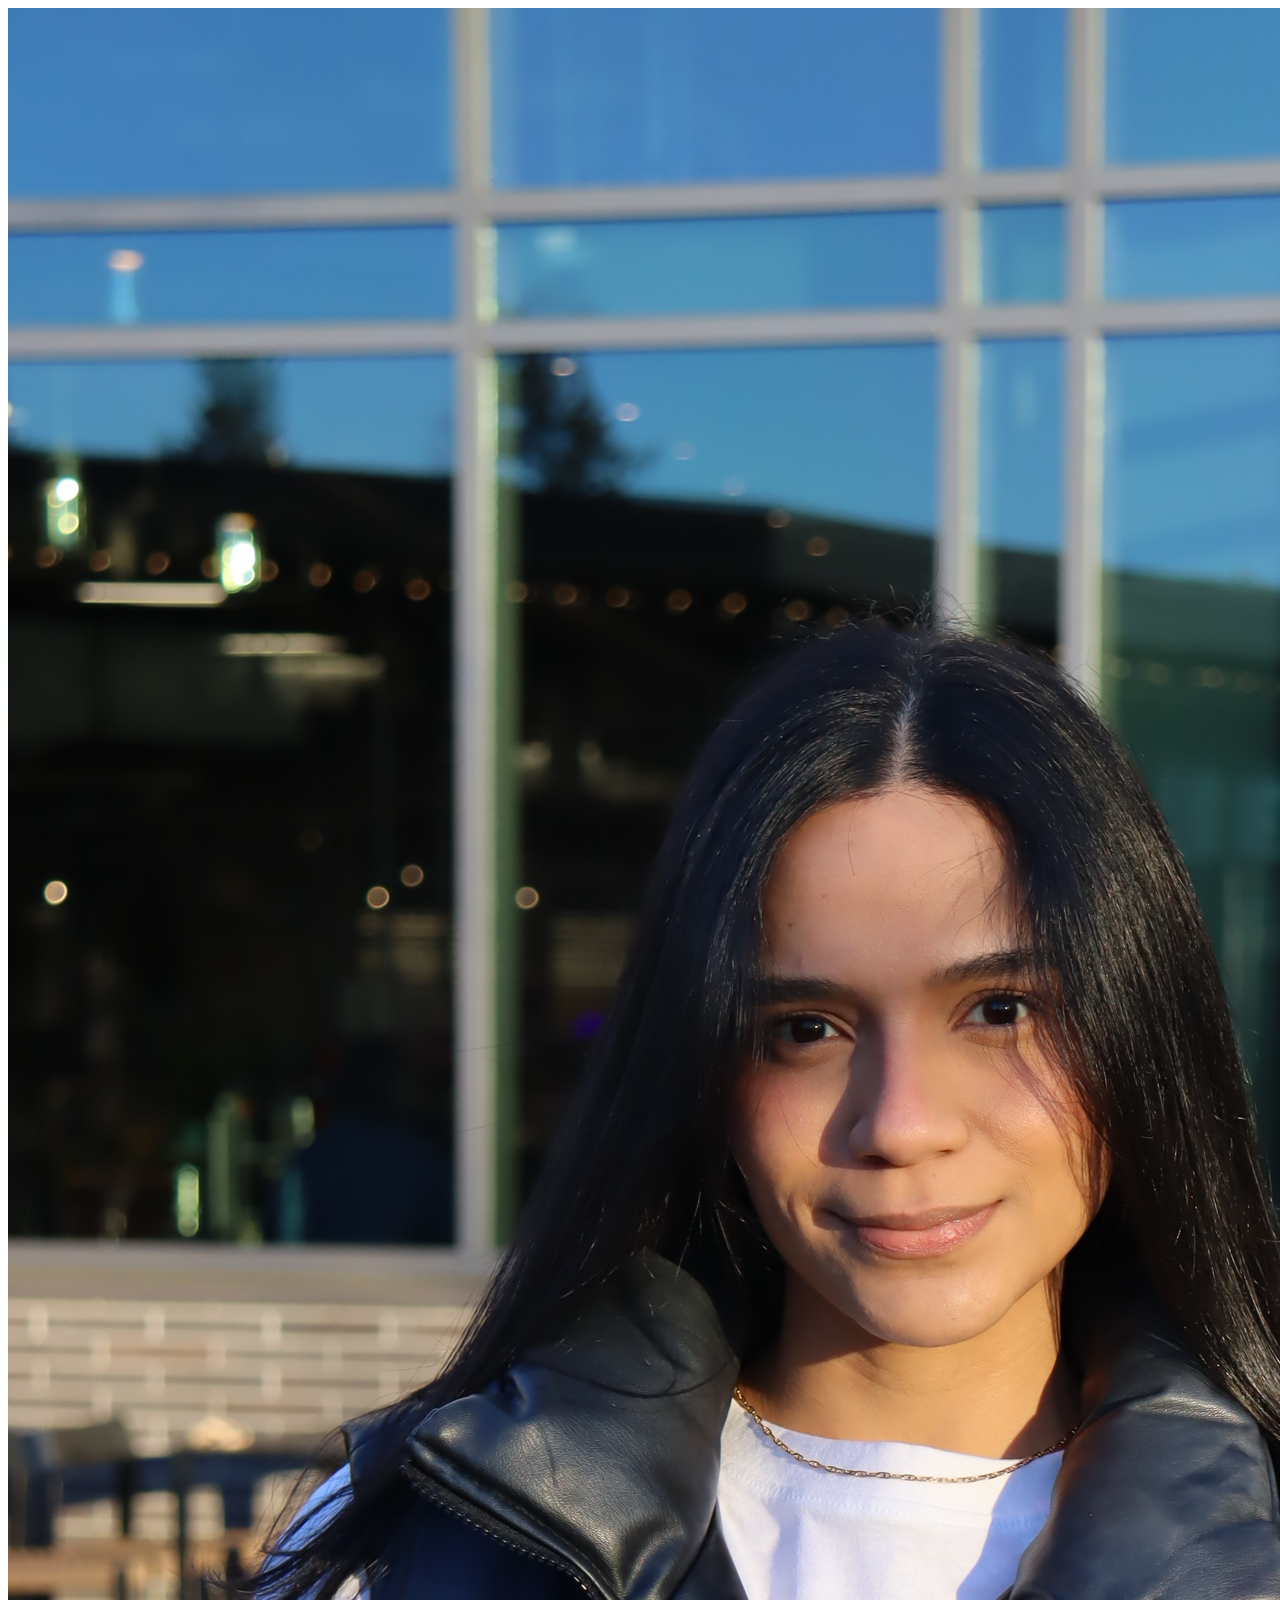
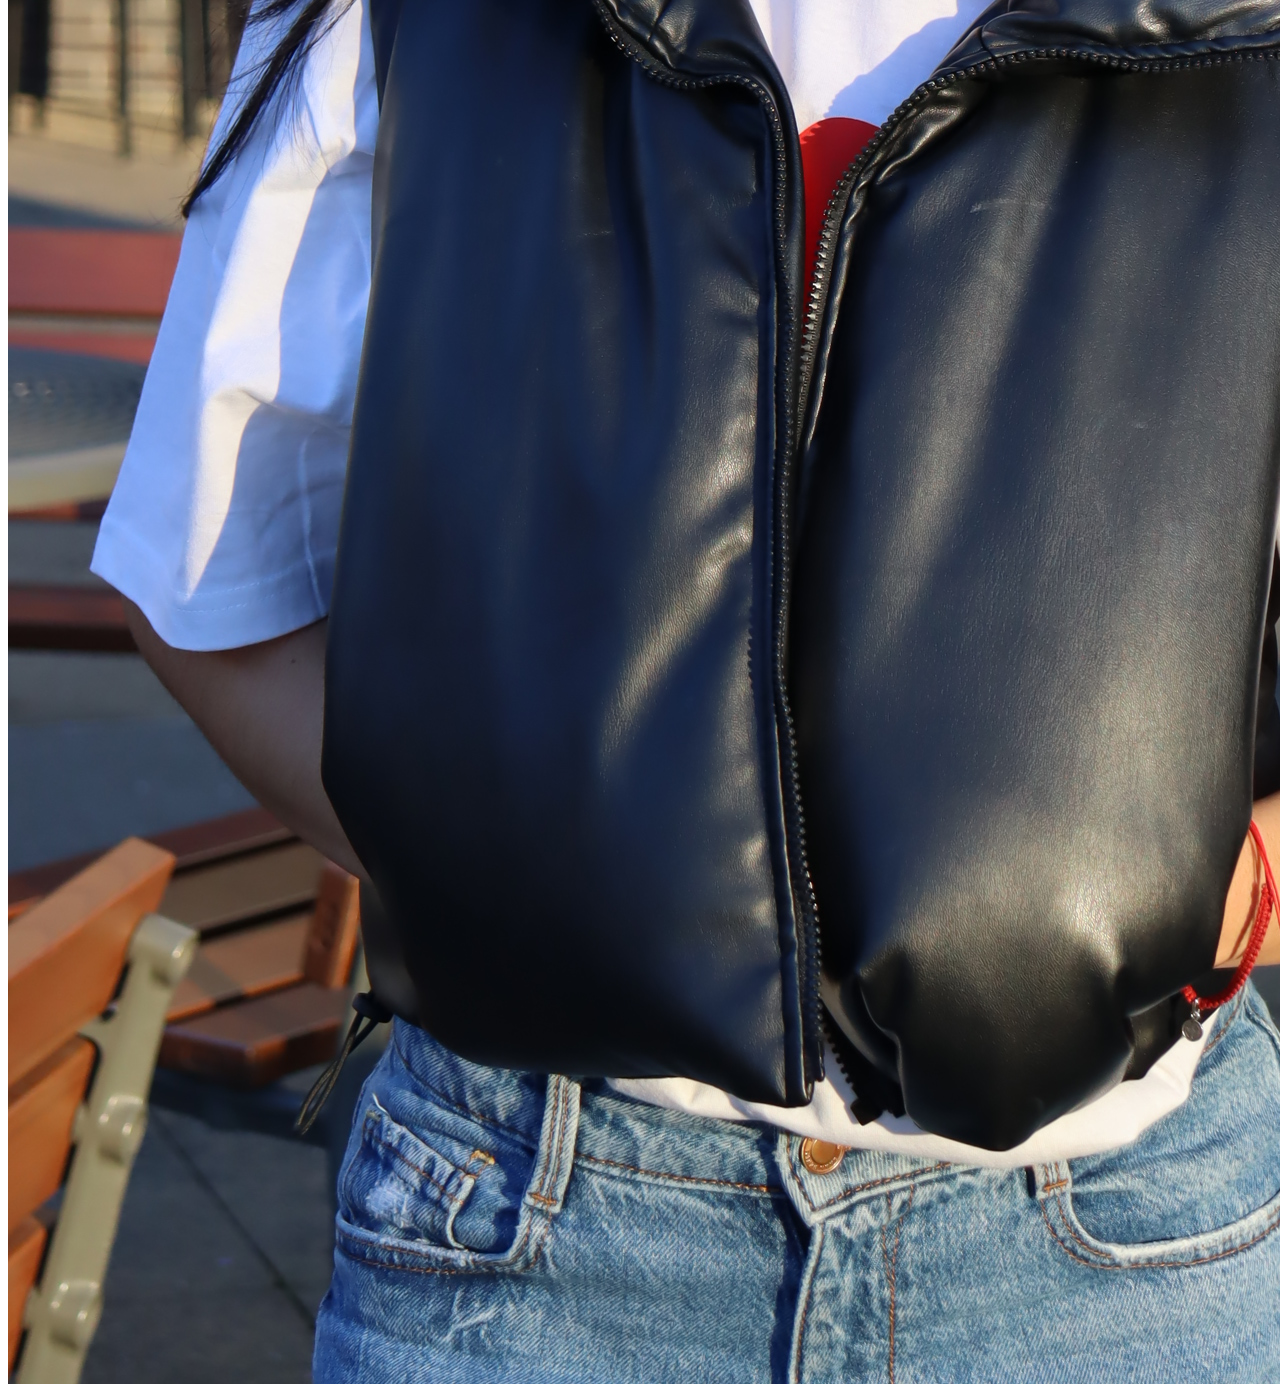
==== HTML/about.html @ b799b2d0 "add a picture of me" ====
<!DOCTYPE html>
<html lang="en">
<head>
    <meta charset="UTF-8">
    <meta name="viewport" content="width=device-width, initial-scale=1.0">
    <title>about me</title>
</head>
<body>
  <img src="../IMG/photo.jpg" alt="a picture of me">  
</body>


</html>
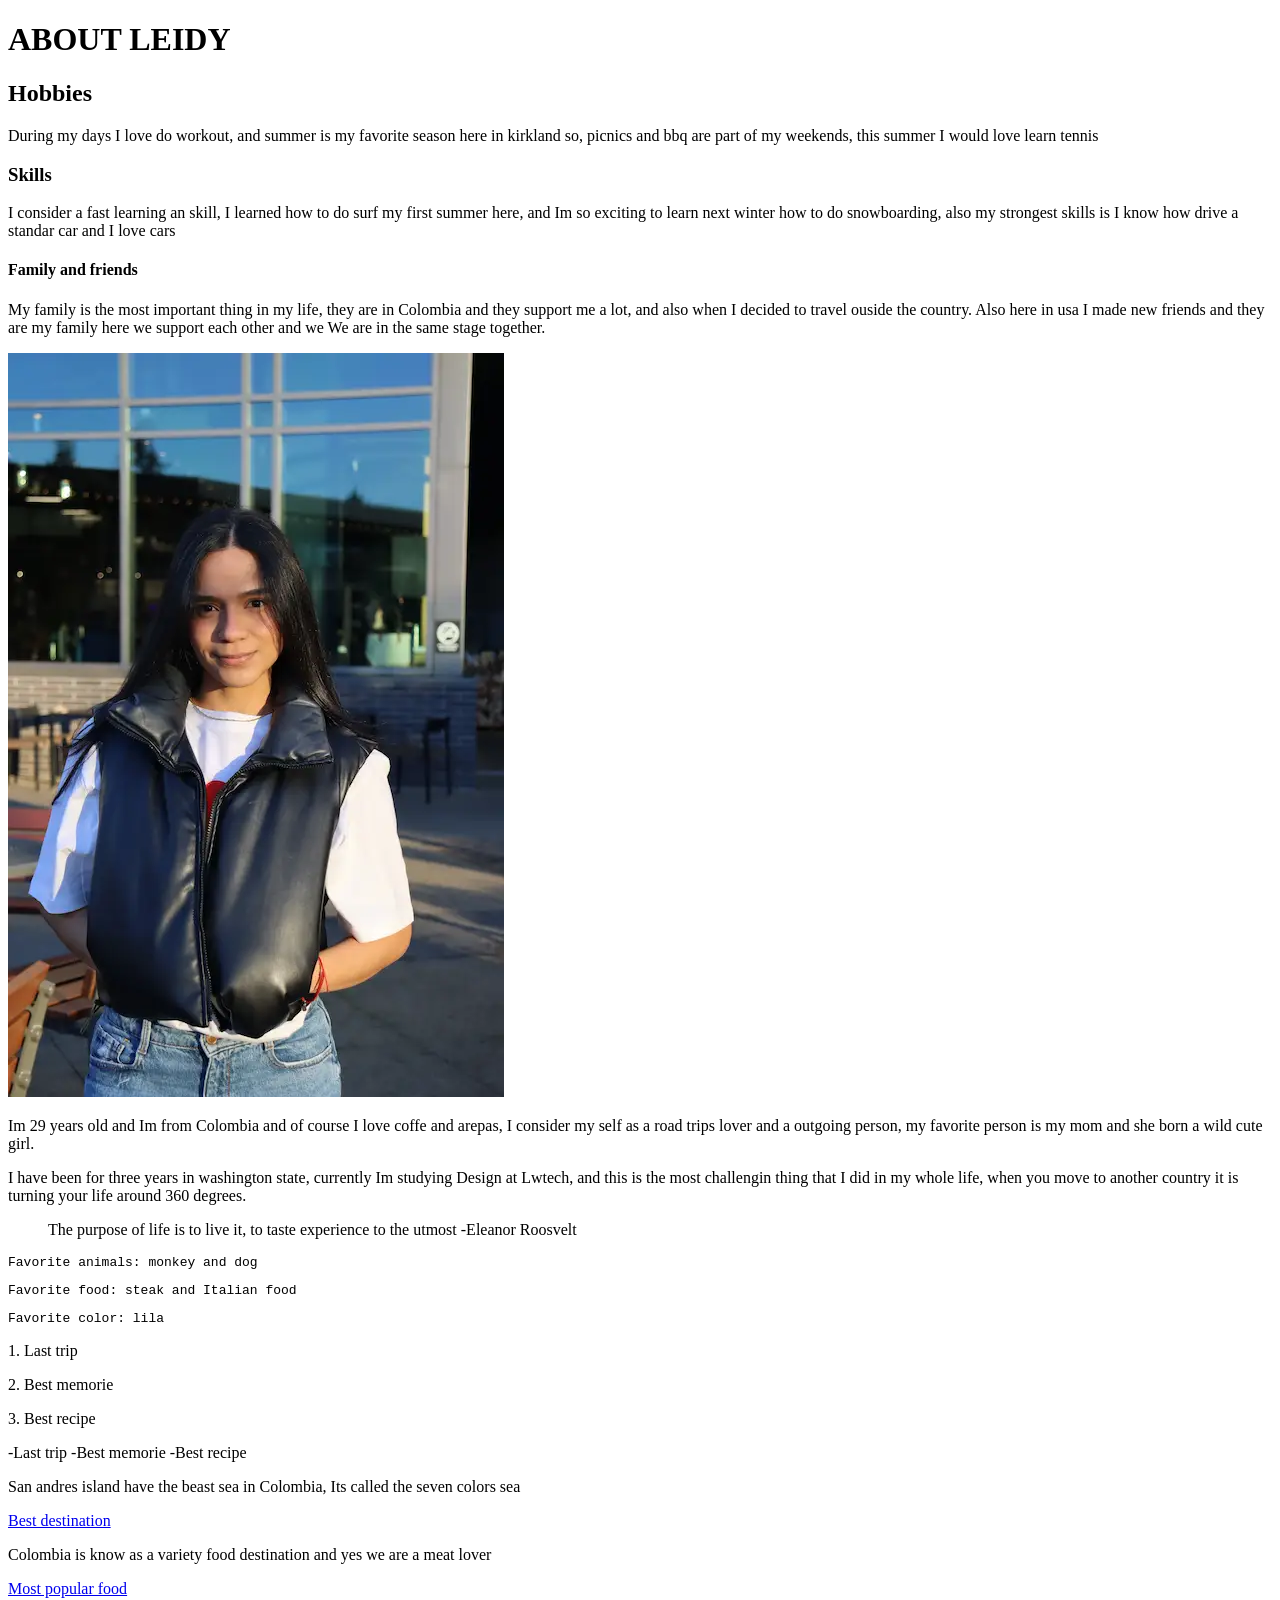
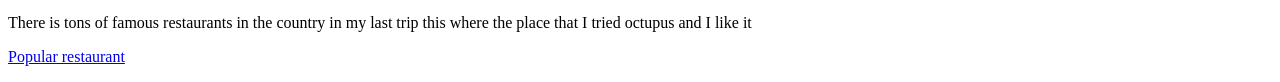
==== commit ea38f3ac: "add references links" ====
--- a/HTML/about.html
+++ b/HTML/about.html
@@ -4,10 +4,55 @@
     <meta charset="UTF-8">
     <meta name="viewport" content="width=device-width, initial-scale=1.0">
     <title>about me</title>
+
 </head>
+
+<h1>ABOUT LEIDY</h1>
+
+<h2>Hobbies</h2> 
+   <p> During my days I love do workout, and summer is my favorite season here in kirkland so, picnics and bbq are part of my weekends, this summer I would love learn tennis</p>
+
+<h3>Skills</h3>   
+   <p>I consider a fast learning an skill, I learned how to do surf my first summer here, and Im so exciting to learn next winter how to do snowboarding, also my strongest skills is I know how drive a standar car and I love cars </p> 
+
+<h4>Family and friends</h4>
+   <p> My family is the most important thing in my life, they are in Colombia and they support me a lot, and also when I decided to travel ouside the country. Also here in usa I made new friends and they are my family here we support each other and we We are in the same stage together. </p>
+
 <body>
-  <img src="../IMG/photo.jpg" alt="a picture of me">  
+  <img src="../IMG/photo.jpg" alt="a picture of me" widht="50%" height="auto"> 
+
+<p>Im 29 years old and Im from Colombia and of course I love coffe and arepas, I consider my self as a road trips lover and a outgoing person, my favorite person is my mom and she born a wild cute girl. </div></p>
+
+<p>I have been for three years in washington state, currently Im studying Design at Lwtech, and this is the most challengin thing that I did in my whole life, 
+    when you move to another country it is turning your life around 360 degrees. </p>
+
+<blockquote>The purpose of life is to live it, to taste experience to the utmost -Eleanor Roosvelt </blockquote> 
+
+<pre>Favorite animals: monkey and dog</pre>
+<pre>Favorite food: steak and Italian food</pre>
+<pre>Favorite color: lila </pre>
+
+<p> 1. Last trip </p>
+<p> 2. Best memorie </p>
+<p> 3. Best recipe </p>
+
+
+<p> -Last trip -Best memorie -Best recipe</p>
+
+
+<p>San andres island have the beast sea in Colombia, Its called the seven colors sea </p>
+<a href="https://colombia.travel/en"> Best destination</a>
+
+<p> Colombia is know as a variety food destination and yes we are a meat lover </p>
+<a href="https://www.mycolombianrecipes.com/" >Most popular food </a> 
+
+<p> There is tons of famous restaurants in the country in my last trip this where the place that I tried octupus and I like it</p>
+<a href="//restaurantelaregatta.com/" > Popular restaurant</a></p>
+ 
+
 </body>
 
 
+
+
 </html> 
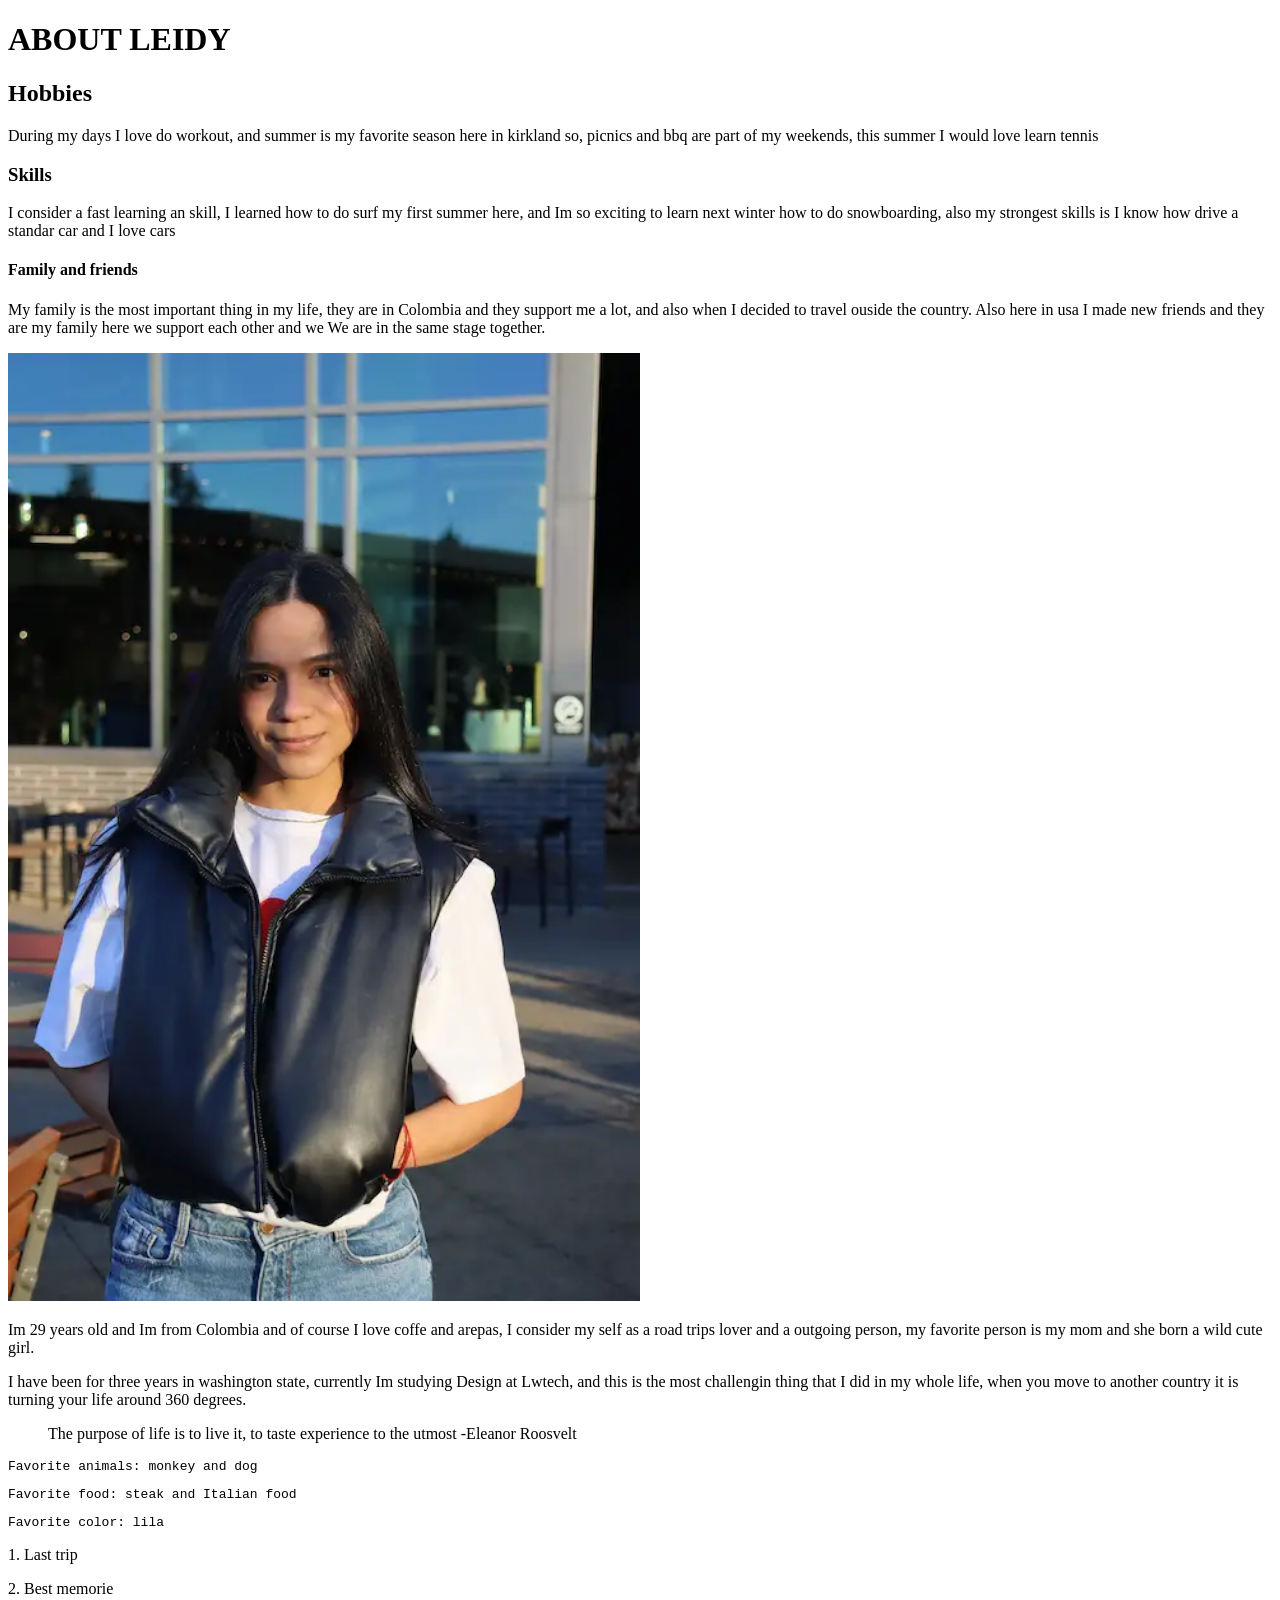
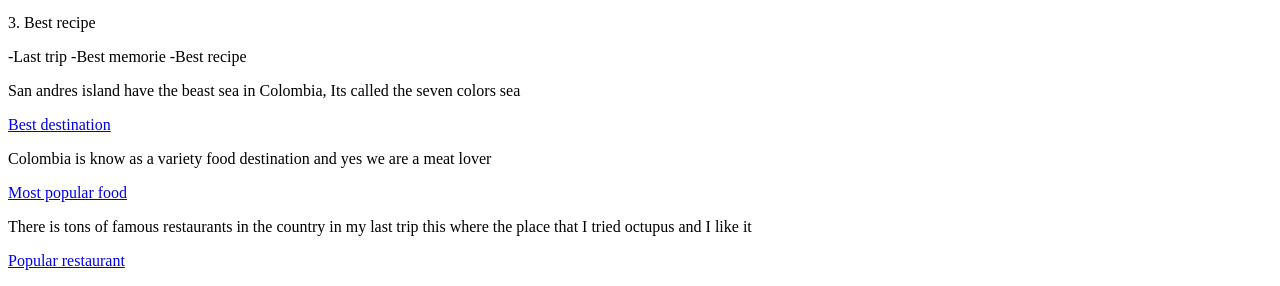
==== commit 8f466b23: "corrected width" ====
--- a/HTML/about.html
+++ b/HTML/about.html
@@ -19,7 +19,7 @@
    <p> My family is the most important thing in my life, they are in Colombia and they support me a lot, and also when I decided to travel ouside the country. Also here in usa I made new friends and they are my family here we support each other and we We are in the same stage together. </p>
 
 <body>
-  <img src="../IMG/photo.jpg" alt="a picture of me" widht="50%" height="auto"> 
+  <img src="../IMG/photo.jpg" alt="a picture of me" width="50%" height="auto"> 
 
 <p>Im 29 years old and Im from Colombia and of course I love coffe and arepas, I consider my self as a road trips lover and a outgoing person, my favorite person is my mom and she born a wild cute girl. </div></p>
 
@@ -52,7 +52,7 @@
 
 </body>
 
-
+<p> </p>
 
 
 </html> 
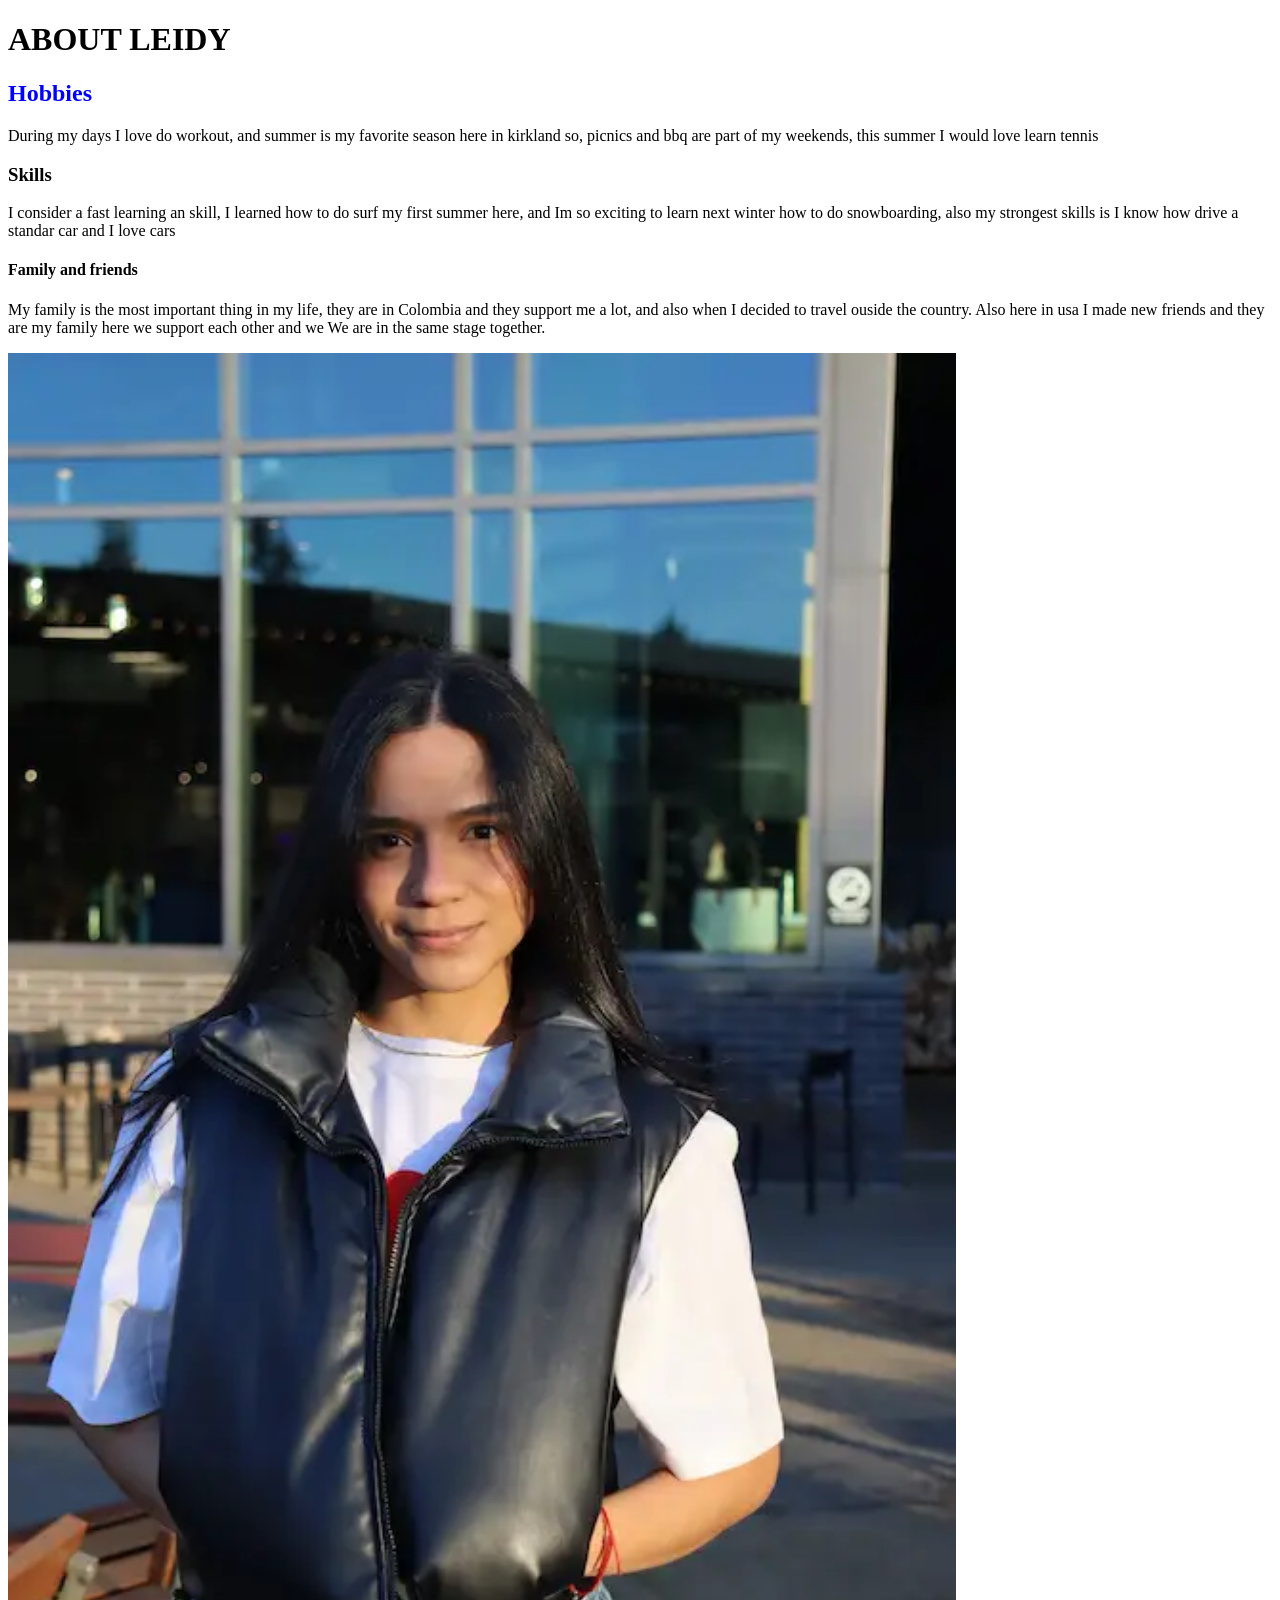
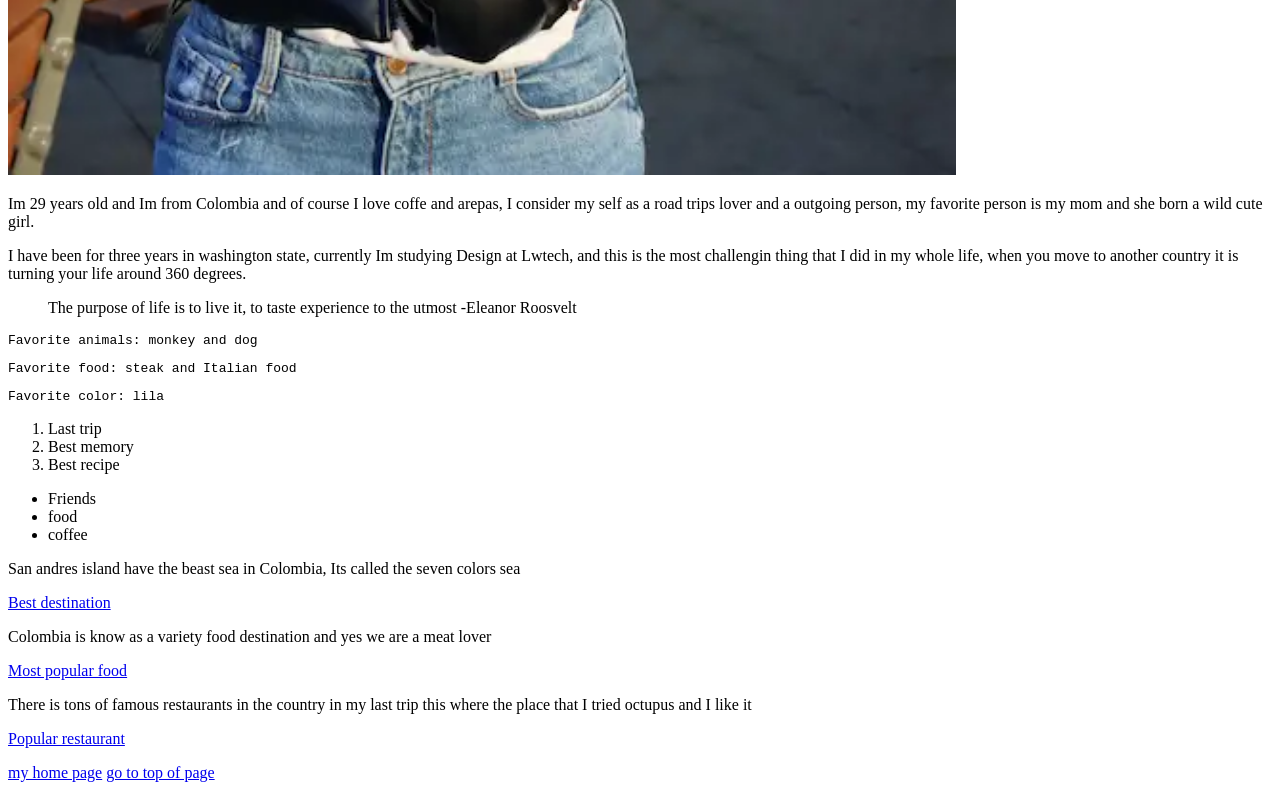
==== commit 9dd062b4: "create image map" ====
--- a/HTML/about.html
+++ b/HTML/about.html
@@ -4,12 +4,13 @@
     <meta charset="UTF-8">
     <meta name="viewport" content="width=device-width, initial-scale=1.0">
     <title>about me</title>
+    <link rel="stylesheet" href="../css/style.css"> 
 
 </head>
 
-<h1>ABOUT LEIDY</h1>
+<h1 id="top">ABOUT LEIDY</h1>
 
-<h2>Hobbies</h2> 
+<h2 id="Hobbies">Hobbies</h2> 
    <p> During my days I love do workout, and summer is my favorite season here in kirkland so, picnics and bbq are part of my weekends, this summer I would love learn tennis</p>
 
 <h3>Skills</h3>   
@@ -19,7 +20,11 @@
    <p> My family is the most important thing in my life, they are in Colombia and they support me a lot, and also when I decided to travel ouside the country. Also here in usa I made new friends and they are my family here we support each other and we We are in the same stage together. </p>
 
 <body>
-  <img src="../IMG/photo.jpg" alt="a picture of me" width="50%" height="auto"> 
+
+  
+  <img src="../IMG/photo.jpg" alt="a picture of me"> 
+
+   
 
 <p>Im 29 years old and Im from Colombia and of course I love coffe and arepas, I consider my self as a road trips lover and a outgoing person, my favorite person is my mom and she born a wild cute girl. </div></p>
 
@@ -32,12 +37,18 @@
 <pre>Favorite food: steak and Italian food</pre>
 <pre>Favorite color: lila </pre>
 
-<p> 1. Last trip </p>
-<p> 2. Best memorie </p>
-<p> 3. Best recipe </p>
+ 
+<ol> 
+   <li>Last trip</li>
+   <li>Best memory</li>
+   <li>Best recipe</li>
+</ol>
 
-
-<p> -Last trip -Best memorie -Best recipe</p>
+<ul>
+   <li>Friends</li>
+   <li>food</li>
+   <li>coffee</li>
+</ul>
 
 
 <p>San andres island have the beast sea in Colombia, Its called the seven colors sea </p>
@@ -47,8 +58,11 @@
 <a href="https://www.mycolombianrecipes.com/" >Most popular food </a> 
 
 <p> There is tons of famous restaurants in the country in my last trip this where the place that I tried octupus and I like it</p>
-<a href="//restaurantelaregatta.com/" > Popular restaurant</a></p>
+<a href="https://restaurantelaregatta.com/" > Popular restaurant</a></p>
  
+<a href="../index.html">my home page</a>
+
+<a href="#top">go to top of page</a>
 
 </body>
 
--- a/css/style.css
+++ b/css/style.css
@@ -0,0 +1,11 @@
+
+img {
+    width: 75% !important;
+    height: auto;
+}
+
+
+#Hobbies {
+    color:blue;
+}
+
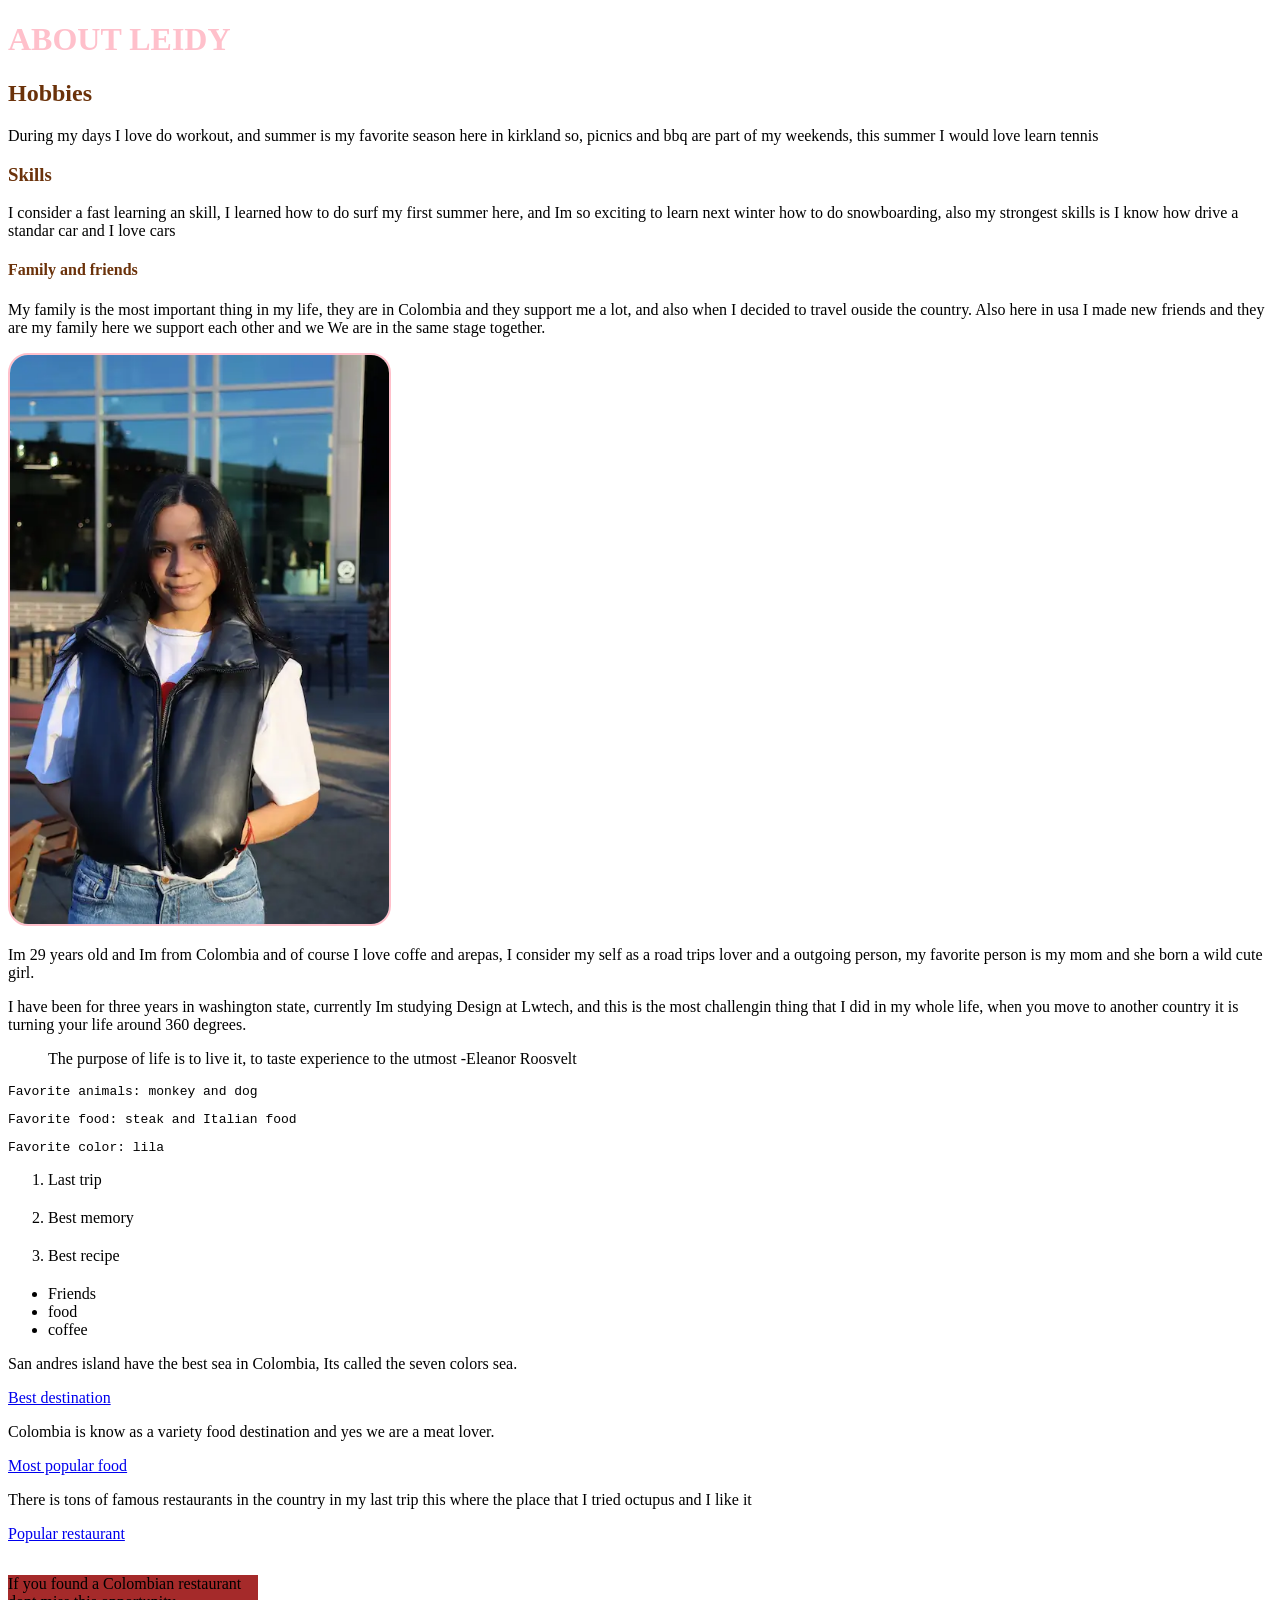
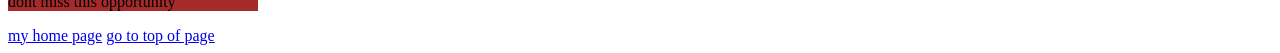
==== commit 5f0cb8bc: "new folder recipe.html" ====
--- a/HTML/about.html
+++ b/HTML/about.html
@@ -1,72 +1,86 @@
 <!DOCTYPE html>
 <html lang="en">
+
 <head>
-    <meta charset="UTF-8">
-    <meta name="viewport" content="width=device-width, initial-scale=1.0">
-    <title>about me</title>
-    <link rel="stylesheet" href="../css/style.css"> 
+   <meta charset="UTF-8">
+   <meta name="viewport" content="width=device-width, initial-scale=1.0">
+   <title>about me</title>
+   <link rel="stylesheet" href="../css/style.css">
 
 </head>
 
 <h1 id="top">ABOUT LEIDY</h1>
 
-<h2 id="Hobbies">Hobbies</h2> 
-   <p> During my days I love do workout, and summer is my favorite season here in kirkland so, picnics and bbq are part of my weekends, this summer I would love learn tennis</p>
+<h2 id="Hobbies">Hobbies</h2>
+<p> During my days I love do workout, and summer is my favorite season here in kirkland so, picnics and bbq are part of
+   my weekends, this summer I would love learn tennis</p>
 
-<h3>Skills</h3>   
-   <p>I consider a fast learning an skill, I learned how to do surf my first summer here, and Im so exciting to learn next winter how to do snowboarding, also my strongest skills is I know how drive a standar car and I love cars </p> 
+<h3 id="Skills">Skills</h3>
+<p>I consider a fast learning an skill, I learned how to do surf my first summer here, and Im so exciting to learn next
+   winter how to do snowboarding, also my strongest skills is I know how drive a standar car and I love cars </p>
 
-<h4>Family and friends</h4>
-   <p> My family is the most important thing in my life, they are in Colombia and they support me a lot, and also when I decided to travel ouside the country. Also here in usa I made new friends and they are my family here we support each other and we We are in the same stage together. </p>
+<h4 id="Family"> Family and friends</h4>
+<p> My family is the most important thing in my life, they are in Colombia and they support me a lot, and also when I
+   decided to travel ouside the country. Also here in usa I made new friends and they are my family here we support each
+   other and we We are in the same stage together. </p>
 
 <body>
 
-  
-  <img src="../IMG/photo.jpg" alt="a picture of me"> 
 
-   
-
-<p>Im 29 years old and Im from Colombia and of course I love coffe and arepas, I consider my self as a road trips lover and a outgoing person, my favorite person is my mom and she born a wild cute girl. </div></p>
-
-<p>I have been for three years in washington state, currently Im studying Design at Lwtech, and this is the most challengin thing that I did in my whole life, 
-    when you move to another country it is turning your life around 360 degrees. </p>
-
-<blockquote>The purpose of life is to live it, to taste experience to the utmost -Eleanor Roosvelt </blockquote> 
-
-<pre>Favorite animals: monkey and dog</pre>
-<pre>Favorite food: steak and Italian food</pre>
-<pre>Favorite color: lila </pre>
-
- 
-<ol> 
-   <li>Last trip</li>
-   <li>Best memory</li>
-   <li>Best recipe</li>
-</ol>
-
-<ul>
-   <li>Friends</li>
-   <li>food</li>
-   <li>coffee</li>
-</ul>
+   <img src="../IMG/photo.jpg" alt="a picture of me">
 
 
-<p>San andres island have the beast sea in Colombia, Its called the seven colors sea </p>
-<a href="https://colombia.travel/en"> Best destination</a>
 
-<p> Colombia is know as a variety food destination and yes we are a meat lover </p>
-<a href="https://www.mycolombianrecipes.com/" >Most popular food </a> 
+   <p>Im 29 years old and Im from Colombia and of course I love coffe and arepas, I consider my self as a road trips
+      lover and a outgoing person, my favorite person is my mom and she born a wild cute girl. </div>
+   </p>
 
-<p> There is tons of famous restaurants in the country in my last trip this where the place that I tried octupus and I like it</p>
-<a href="https://restaurantelaregatta.com/" > Popular restaurant</a></p>
- 
-<a href="../index.html">my home page</a>
+   <p>I have been for three years in washington state, currently Im studying Design at Lwtech, and this is the most
+      challengin thing that I did in my whole life,
+      when you move to another country it is turning your life around 360 degrees. </p>
 
-<a href="#top">go to top of page</a>
+   <blockquote>The purpose of life is to live it, to taste experience to the utmost -Eleanor Roosvelt </blockquote>
+
+   <pre>Favorite animals: monkey and dog</pre>
+   <pre>Favorite food: steak and Italian food</pre>
+   <pre>Favorite color: lila </pre>
+
+
+   <ol>
+      <li>Last trip</li>
+      <li>Best memory</li>
+      <li>Best recipe</li>
+   </ol>
+
+   <ul>
+      <li>Friends</li>
+      <li>food</li>
+      <li>coffee</li>
+   </ul>
+
+
+   <p>San andres island have the best sea in Colombia, Its called the seven colors sea. </p>
+   <a href="https://colombia.travel/en"> Best destination</a>
+
+   <p> Colombia is know as a variety food destination and yes we are a meat lover. </p>
+   <a href="https://www.mycolombianrecipes.com/">Most popular food </a>
+
+   <p> There is tons of famous restaurants in the country in my last trip this where the place that I tried octupus and
+      I like it</p>
+   <a href="https://restaurantelaregatta.com/"> Popular restaurant</a></p>
+
+
+   <div class="center">
+      <p>If you found a Colombian restaurant dont miss this opportunity </p>
+   </div>
+
+
+   <a href="../index.html">my home page</a>
+
+   <a href="#top">go to top of page</a>
+
+
 
 </body>
 
-<p> </p>
-
-
-</html> +</html>
--- a/css/style.css
+++ b/css/style.css
@@ -1,11 +1,81 @@
+
+#top { 
+    color: pink
+    
+}
 
 img {
-    width: 75% !important;
+    width: 30% !important;
     height: auto;
 }
 
 
 #Hobbies {
-    color:blue;
+    color: rgb(107, 50, 10)
 }
 
+#Skills {
+    color:rgb(107, 50, 10)
+}
+
+#Family {
+    color: rgb(107, 50, 10)
+}
+
+
+
+img {
+    border: 2px solid pink;
+    border-radius:20px;
+}
+
+
+
+div.center >p {
+    background-color: brown;
+    display: inline-block;
+    width: 250px;
+}
+
+recipe 
+
+div.recipe >p { 
+    background-color:darkseagreen;
+    display: inline-block;
+    width: 250px;
+}
+
+body { 
+    background-image: url(../img/lime.jpg);
+    background-repeat: no-repeat;
+    background-size: cover 
+
+}
+
+
+#LIME {
+    color:dark chocolate;
+    background-color:pink;
+    display: inline-block;
+    font-family: 'Times New Roman', Times, serif;
+}
+
+ol li {
+  margin-bottom: 20px;
+}
+
+.p1 {
+  font-family: Helvetica;
+}
+
+.p2 {
+  font-family: Helvetica;
+}
+
+.p3 {
+  font-family: Helvetica;
+}
+
+.ul {
+  font-family: Helvetica;
+}
